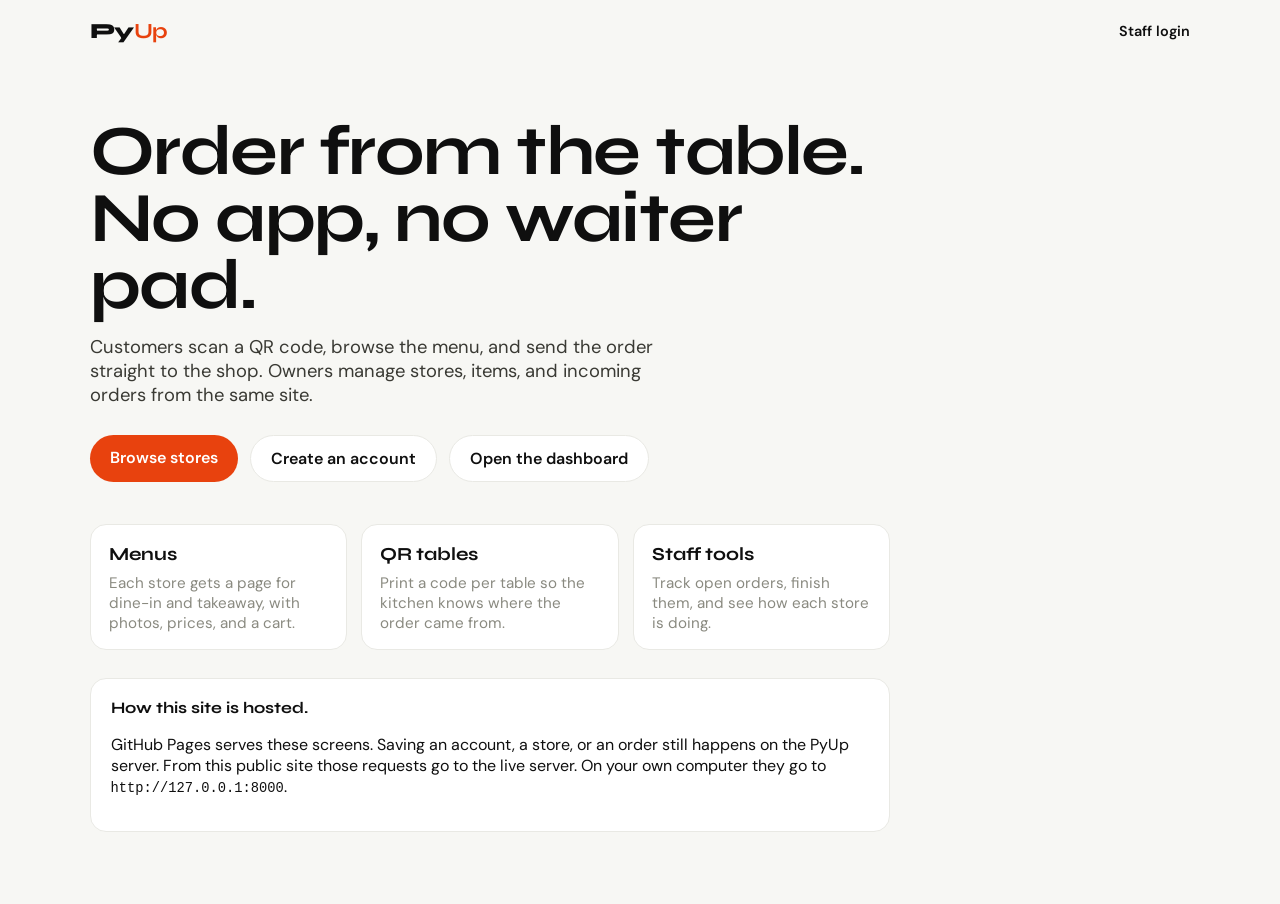
==== index.html @ b04524cf "Publish the ordering app with a GitHub Pages front door. Keep secrets and the database out of the re" ====
<!DOCTYPE html>
<html lang="en">
<head>
<meta charset="UTF-8">
<meta name="viewport" content="width=device-width, initial-scale=1">
<title>PyUp Order</title>
<link rel="preconnect" href="https://fonts.googleapis.com">
<link href="https://fonts.googleapis.com/css2?family=Syne:wght@700;800&family=DM+Sans:opsz,wght@9..40,400;9..40,500;9..40,600&display=swap" rel="stylesheet">
<style>
  :root { --bg:#f7f7f4; --ink:#0f0f0f; --muted:#8a8a80; --accent:#e8420e; --card:#fff; --line:#e9e9e4; }
  * { box-sizing: border-box; }
  body { margin:0; font-family:"DM Sans",sans-serif; background:var(--bg); color:var(--ink); }
  header { display:flex; justify-content:space-between; align-items:center; padding:18px 7vw; }
  .logo { font-family:Syne,sans-serif; font-weight:800; font-size:1.35rem; letter-spacing:-.4px; }
  .logo b { color:var(--accent); }
  a.ghost { color:var(--ink); text-decoration:none; font-weight:600; font-size:.9rem; }
  main { padding: 28px 7vw 72px; max-width: 980px; }
  h1 { font-family:Syne,sans-serif; font-size:clamp(2.4rem,6vw,4.4rem); line-height:.95; letter-spacing:-1.5px; margin:28px 0 16px; }
  .lead { font-size:1.15rem; max-width:38rem; color:#3a3a34; margin:0 0 28px; }
  .row { display:flex; flex-wrap:wrap; gap:12px; margin-bottom:42px; }
  .btn { display:inline-block; text-decoration:none; border-radius:999px; padding:12px 20px; font-weight:600; }
  .btn.primary { background:var(--accent); color:#fff; }
  .btn.secondary { background:#fff; color:var(--ink); border:1.5px solid var(--line); }
  .grid { display:grid; grid-template-columns:repeat(auto-fit,minmax(220px,1fr)); gap:14px; }
  article { background:var(--card); border:1px solid var(--line); border-radius:16px; padding:18px 18px 16px; }
  article h2 { font-family:Syne,sans-serif; font-size:1.15rem; margin:0 0 8px; }
  article p { margin:0; color:var(--muted); font-size:.95rem; }
  .note { margin-top:28px; background:#fff; border:1px solid var(--line); border-radius:16px; padding:18px 20px; }
  .note strong { font-family:Syne,sans-serif; }
  code { font-size:.86rem; }
</style>
</head>
<body>
<header>
  <div class="logo">Py<b>Up</b></div>
  <a class="ghost" href="static/login.html">Staff login</a>
</header>
<main>
  <h1>Order from the table. No app, no waiter pad.</h1>
  <p class="lead">Customers scan a QR code, browse the menu, and send the order straight to the shop. Owners manage stores, items, and incoming orders from the same site.</p>
  <div class="row">
    <a class="btn primary" href="static/customer.html">Browse stores</a>
    <a class="btn secondary" href="static/register.html">Create an account</a>
    <a class="btn secondary" href="static/login.html">Open the dashboard</a>
  </div>
  <div class="grid">
    <article>
      <h2>Menus</h2>
      <p>Each store gets a page for dine-in and takeaway, with photos, prices, and a cart.</p>
    </article>
    <article>
      <h2>QR tables</h2>
      <p>Print a code per table so the kitchen knows where the order came from.</p>
    </article>
    <article>
      <h2>Staff tools</h2>
      <p>Track open orders, finish them, and see how each store is doing.</p>
    </article>
  </div>
  <div class="note">
    <strong>How this site is hosted.</strong>
    <p>GitHub Pages serves these screens. Saving an account, a store, or an order still happens on the PyUp server. From this public site those requests go to the live server. On your own computer they go to <code>http://127.0.0.1:8000</code>.</p>
  </div>
</main>
</body>
</html>
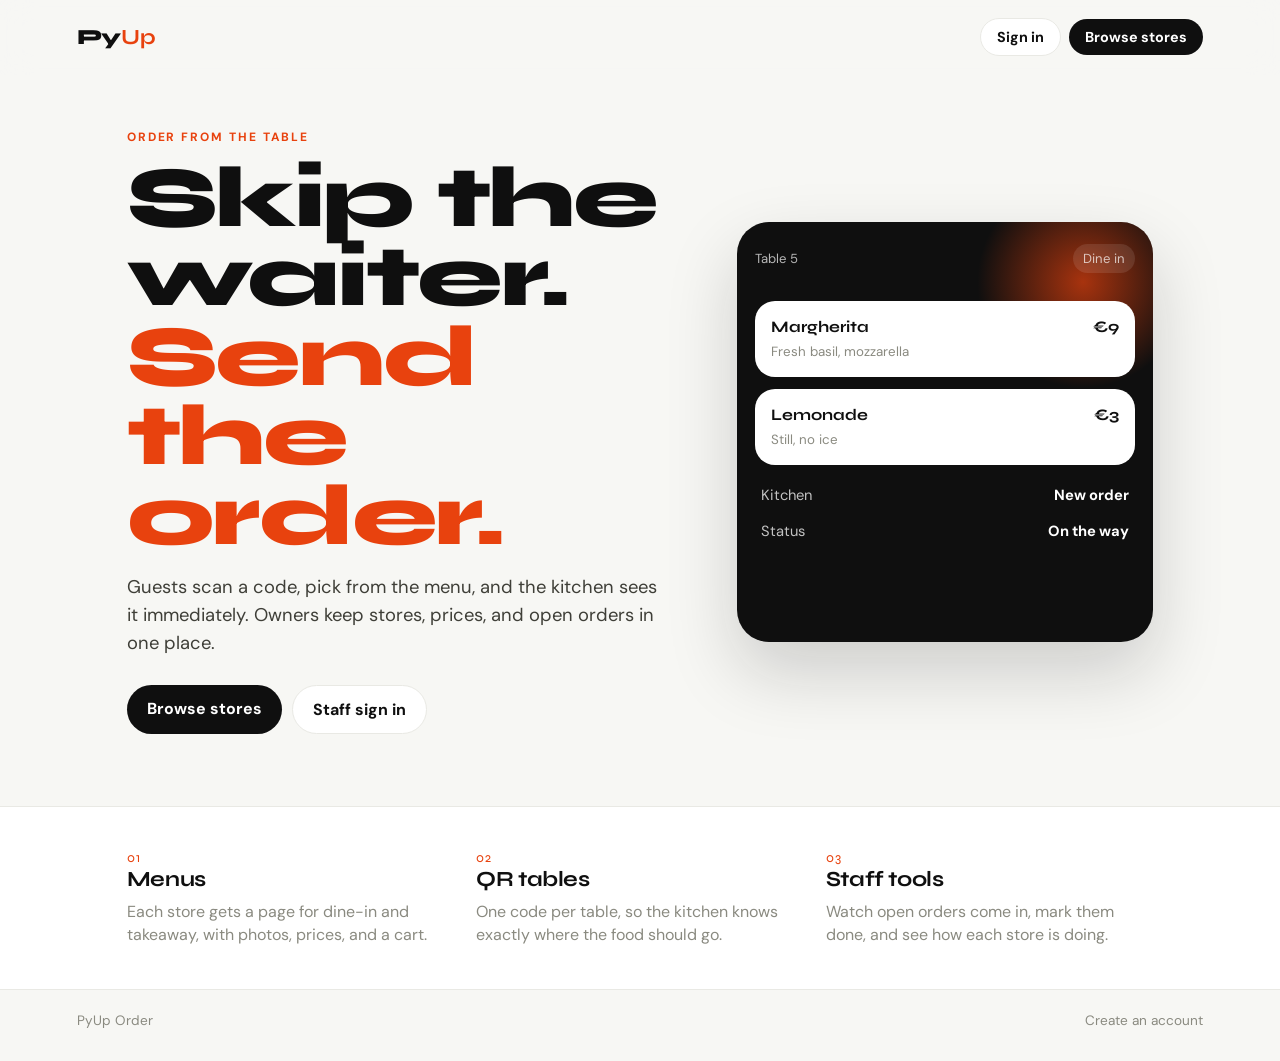
==== commit 174e7a23: "Redesign the welcome page and sign-in screens. Give the public landing page and the account forms th" ====
--- a/index.html
+++ b/index.html
@@ -7,60 +7,115 @@
 <link rel="preconnect" href="https://fonts.googleapis.com">
 <link href="https://fonts.googleapis.com/css2?family=Syne:wght@700;800&family=DM+Sans:opsz,wght@9..40,400;9..40,500;9..40,600&display=swap" rel="stylesheet">
 <style>
-  :root { --bg:#f7f7f4; --ink:#0f0f0f; --muted:#8a8a80; --accent:#e8420e; --card:#fff; --line:#e9e9e4; }
+  :root { --bg:#f7f7f4; --ink:#0f0f0f; --muted:#8a8a80; --accent:#e8420e; --line:#e9e9e4; --card:#fff; }
   * { box-sizing: border-box; }
   body { margin:0; font-family:"DM Sans",sans-serif; background:var(--bg); color:var(--ink); }
-  header { display:flex; justify-content:space-between; align-items:center; padding:18px 7vw; }
+  a { color:inherit; text-decoration:none; }
+  header {
+    display:flex; align-items:center; justify-content:space-between;
+    padding:18px 6vw; position:sticky; top:0; z-index:2;
+    background:rgba(247,247,244,.9); backdrop-filter:blur(16px);
+    border-bottom:1px solid transparent;
+  }
   .logo { font-family:Syne,sans-serif; font-weight:800; font-size:1.35rem; letter-spacing:-.4px; }
   .logo b { color:var(--accent); }
-  a.ghost { color:var(--ink); text-decoration:none; font-weight:600; font-size:.9rem; }
-  main { padding: 28px 7vw 72px; max-width: 980px; }
-  h1 { font-family:Syne,sans-serif; font-size:clamp(2.4rem,6vw,4.4rem); line-height:.95; letter-spacing:-1.5px; margin:28px 0 16px; }
-  .lead { font-size:1.15rem; max-width:38rem; color:#3a3a34; margin:0 0 28px; }
-  .row { display:flex; flex-wrap:wrap; gap:12px; margin-bottom:42px; }
-  .btn { display:inline-block; text-decoration:none; border-radius:999px; padding:12px 20px; font-weight:600; }
-  .btn.primary { background:var(--accent); color:#fff; }
-  .btn.secondary { background:#fff; color:var(--ink); border:1.5px solid var(--line); }
-  .grid { display:grid; grid-template-columns:repeat(auto-fit,minmax(220px,1fr)); gap:14px; }
-  article { background:var(--card); border:1px solid var(--line); border-radius:16px; padding:18px 18px 16px; }
-  article h2 { font-family:Syne,sans-serif; font-size:1.15rem; margin:0 0 8px; }
-  article p { margin:0; color:var(--muted); font-size:.95rem; }
-  .note { margin-top:28px; background:#fff; border:1px solid var(--line); border-radius:16px; padding:18px 20px; }
-  .note strong { font-family:Syne,sans-serif; }
-  code { font-size:.86rem; }
+  nav { display:flex; gap:8px; align-items:center; }
+  .ghost, .solid {
+    border-radius:999px; padding:9px 16px; font-weight:700; font-size:.9rem;
+  }
+  .ghost { border:1.5px solid var(--line); background:#fff; }
+  .solid { background:var(--ink); color:#fff; }
+  .solid:hover, .ghost:hover { background:var(--accent); color:#fff; border-color:var(--accent); }
+  .hero {
+    display:grid; grid-template-columns: 1.15fr .85fr; gap:48px; align-items:center;
+    padding:54px 6vw 72px; max-width:1180px; margin:0 auto;
+  }
+  .eyebrow { letter-spacing:.16em; text-transform:uppercase; font-size:.75rem; font-weight:700; color:var(--accent); margin:0 0 14px; }
+  h1 { font-family:Syne,sans-serif; font-weight:800; font-size:clamp(3rem,7vw,5.4rem); line-height:.92; letter-spacing:-2.4px; margin:0 0 18px; }
+  h1 span { color:var(--accent); }
+  .lead { font-size:1.15rem; line-height:1.5; max-width:34rem; color:#3f3f38; margin:0 0 28px; }
+  .actions { display:flex; flex-wrap:wrap; gap:10px; }
+  .actions .solid, .actions .ghost { padding:13px 20px; font-size:1rem; }
+  .phone {
+    background:var(--ink); color:#fff; border-radius:32px; padding:22px 18px 18px;
+    box-shadow:0 30px 70px rgba(15,15,15,.18);
+    position:relative; overflow:hidden; min-height:420px;
+  }
+  .phone::before {
+    content:""; position:absolute; width:220px; height:220px; right:-40px; top:-50px; border-radius:50%;
+    background:radial-gradient(circle, rgba(232,66,14,.7), transparent 68%);
+  }
+  .phone-top, .order, .line { position:relative; }
+  .phone-top { display:flex; justify-content:space-between; align-items:center; margin-bottom:28px; font-size:.82rem; color:rgba(255,255,255,.7); }
+  .pill { background:rgba(255,255,255,.1); border-radius:999px; padding:6px 10px; }
+  .order { background:#fff; color:var(--ink); border-radius:20px; padding:16px; margin-bottom:12px; }
+  .order strong { font-family:Syne,sans-serif; display:block; margin-bottom:4px; }
+  .order small { color:var(--muted); }
+  .price { float:right; font-weight:700; }
+  .line { display:flex; justify-content:space-between; color:rgba(255,255,255,.75); font-size:.92rem; padding:8px 6px; }
+  .line b { color:#fff; }
+  .band { background:#fff; border-top:1px solid var(--line); border-bottom:1px solid var(--line); }
+  .band-in { max-width:1180px; margin:0 auto; padding:42px 6vw; display:grid; grid-template-columns:repeat(3,1fr); gap:22px; }
+  article h2 { font-family:Syne,sans-serif; font-size:1.35rem; letter-spacing:-.4px; margin:0 0 8px; }
+  article p { margin:0; color:var(--muted); line-height:1.45; }
+  .num { font-family:Syne,sans-serif; color:var(--accent); font-size:.85rem; letter-spacing:.08em; }
+  footer { padding:22px 6vw 32px; color:var(--muted); font-size:.85rem; display:flex; justify-content:space-between; gap:12px; flex-wrap:wrap; }
+  @media (max-width: 860px) {
+    header nav .ghost { display:none; }
+    .hero, .band-in { grid-template-columns:1fr; }
+    .phone { min-height:0; }
+    h1 { letter-spacing:-1.6px; }
+  }
 </style>
 </head>
 <body>
 <header>
-  <div class="logo">Py<b>Up</b></div>
-  <a class="ghost" href="static/login.html">Staff login</a>
+  <a class="logo" href="index.html">Py<b>Up</b></a>
+  <nav>
+    <a class="ghost" href="static/login.html">Sign in</a>
+    <a class="solid" href="static/customer.html">Browse stores</a>
+  </nav>
 </header>
-<main>
-  <h1>Order from the table. No app, no waiter pad.</h1>
-  <p class="lead">Customers scan a QR code, browse the menu, and send the order straight to the shop. Owners manage stores, items, and incoming orders from the same site.</p>
-  <div class="row">
-    <a class="btn primary" href="static/customer.html">Browse stores</a>
-    <a class="btn secondary" href="static/register.html">Create an account</a>
-    <a class="btn secondary" href="static/login.html">Open the dashboard</a>
+<main class="hero">
+  <div>
+    <p class="eyebrow">Order from the table</p>
+    <h1>Skip the waiter.<br><span>Send the order.</span></h1>
+    <p class="lead">Guests scan a code, pick from the menu, and the kitchen sees it immediately. Owners keep stores, prices, and open orders in one place.</p>
+    <div class="actions">
+      <a class="solid" href="static/customer.html">Browse stores</a>
+      <a class="ghost" href="static/login.html">Staff sign in</a>
+    </div>
   </div>
-  <div class="grid">
+  <aside class="phone" aria-hidden="true">
+    <div class="phone-top"><span>Table 5</span><span class="pill">Dine in</span></div>
+    <div class="order"><strong>Margherita <span class="price">€9</span></strong><small>Fresh basil, mozzarella</small></div>
+    <div class="order"><strong>Lemonade <span class="price">€3</span></strong><small>Still, no ice</small></div>
+    <div class="line"><span>Kitchen</span><b>New order</b></div>
+    <div class="line"><span>Status</span><b>On the way</b></div>
+  </aside>
+</main>
+<section class="band">
+  <div class="band-in">
     <article>
+      <div class="num">01</div>
       <h2>Menus</h2>
       <p>Each store gets a page for dine-in and takeaway, with photos, prices, and a cart.</p>
     </article>
     <article>
+      <div class="num">02</div>
       <h2>QR tables</h2>
-      <p>Print a code per table so the kitchen knows where the order came from.</p>
+      <p>One code per table, so the kitchen knows exactly where the food should go.</p>
     </article>
     <article>
+      <div class="num">03</div>
       <h2>Staff tools</h2>
-      <p>Track open orders, finish them, and see how each store is doing.</p>
+      <p>Watch open orders come in, mark them done, and see how each store is doing.</p>
     </article>
   </div>
-  <div class="note">
-    <strong>How this site is hosted.</strong>
-    <p>GitHub Pages serves these screens. Saving an account, a store, or an order still happens on the PyUp server. From this public site those requests go to the live server. On your own computer they go to <code>http://127.0.0.1:8000</code>.</p>
-  </div>
-</main>
+</section>
+<footer>
+  <span>PyUp Order</span>
+  <a href="static/register.html">Create an account</a>
+</footer>
 </body>
 </html>
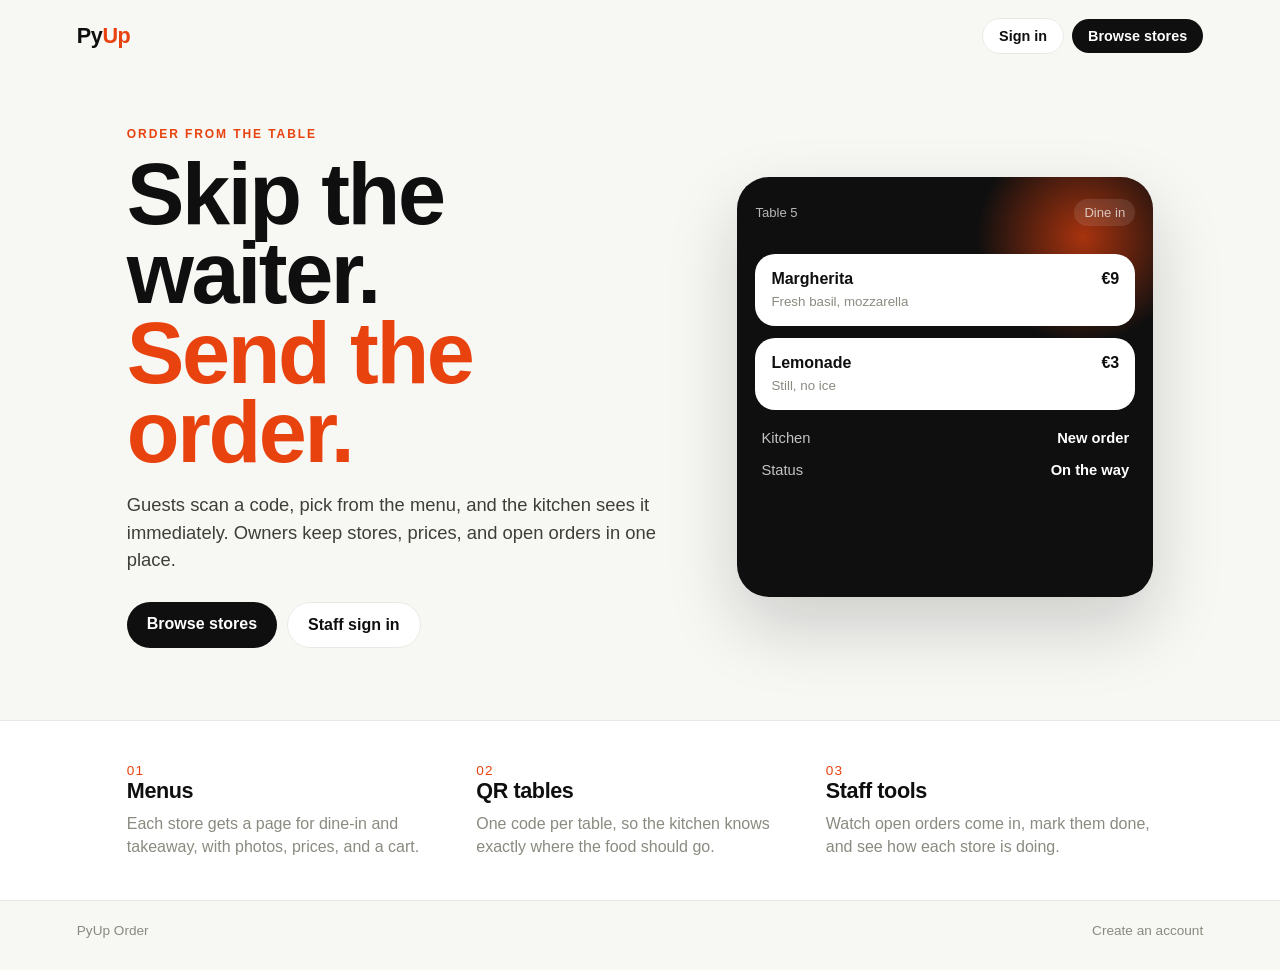
==== commit 8fb9321c: "Make the store pages fit phones and iPads, and send the welcome page to the live site. Co-authored-b" ====
--- a/index.html
+++ b/index.html
@@ -2,8 +2,15 @@
 <html lang="en">
 <head>
 <meta charset="UTF-8">
-<meta name="viewport" content="width=device-width, initial-scale=1">
+<link rel="icon" href="static/favicon.svg" type="image/svg+xml">
+<meta name="viewport" content="width=device-width, initial-scale=1, viewport-fit=cover">
 <title>PyUp Order</title>
+<script>
+(function () {
+  if (location.hostname === "kosdakik123.github.io") return;
+  location.replace("https://kosdakik123.github.io/PyUp-Order-Live/");
+})();
+</script>
 <link rel="preconnect" href="https://fonts.googleapis.com">
 <link href="https://fonts.googleapis.com/css2?family=Syne:wght@700;800&family=DM+Sans:opsz,wght@9..40,400;9..40,500;9..40,600&display=swap" rel="stylesheet">
 <style>
@@ -60,11 +67,23 @@
   article p { margin:0; color:var(--muted); line-height:1.45; }
   .num { font-family:Syne,sans-serif; color:var(--accent); font-size:.85rem; letter-spacing:.08em; }
   footer { padding:22px 6vw 32px; color:var(--muted); font-size:.85rem; display:flex; justify-content:space-between; gap:12px; flex-wrap:wrap; }
+  .hero > div { animation: rise .7s cubic-bezier(.2,.8,.2,1) both; }
+  .phone { animation: floaty 5.5s ease-in-out infinite; }
+  @keyframes rise { from { opacity:0; transform:translateY(18px); } to { opacity:1; transform:none; } }
+  @keyframes floaty { 0%,100% { transform:translateY(0); } 50% { transform:translateY(-8px); } }
   @media (max-width: 860px) {
+    header { padding:14px 16px; }
     header nav .ghost { display:none; }
-    .hero, .band-in { grid-template-columns:1fr; }
+    .hero, .band-in { grid-template-columns:1fr; gap:28px; }
+    .hero { padding:32px 16px 48px; }
     .phone { min-height:0; }
-    h1 { letter-spacing:-1.6px; }
+    h1 { letter-spacing:-1.2px; }
+    .actions a { flex:1 1 140px; text-align:center; }
+    .band-in { padding:28px 16px; }
+    footer { padding:18px 16px 28px; }
+  }
+  @media (prefers-reduced-motion: reduce) {
+    .hero > div, .phone { animation:none; }
   }
 </style>
 </head>
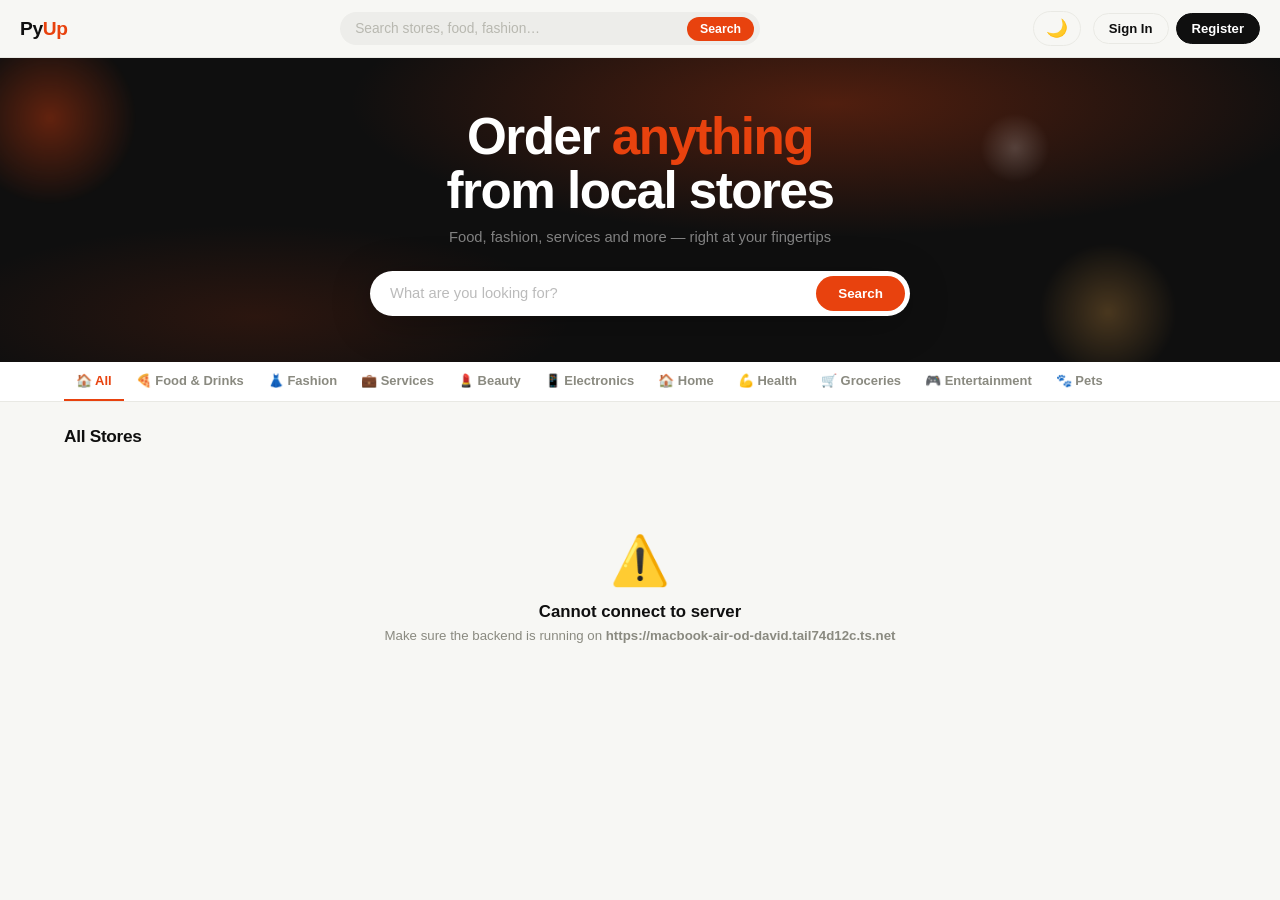
==== commit 81280975: "Open the ordering page as soon as the site starts. Co-authored-by: Cursor <cursoragent@cursor.com>" ====
--- a/index.html
+++ b/index.html
@@ -7,8 +7,12 @@
 <title>PyUp Order</title>
 <script>
 (function () {
-  if (location.hostname === "kosdakik123.github.io") return;
-  location.replace("https://kosdakik123.github.io/PyUp-Order-Live/");
+  var order = "https://kosdakik123.github.io/PyUp-Order-Live/static/customer.html";
+  if (location.hostname === "kosdakik123.github.io") {
+    location.replace("static/customer.html");
+    return;
+  }
+  location.replace(order);
 })();
 </script>
 <link rel="preconnect" href="https://fonts.googleapis.com">
